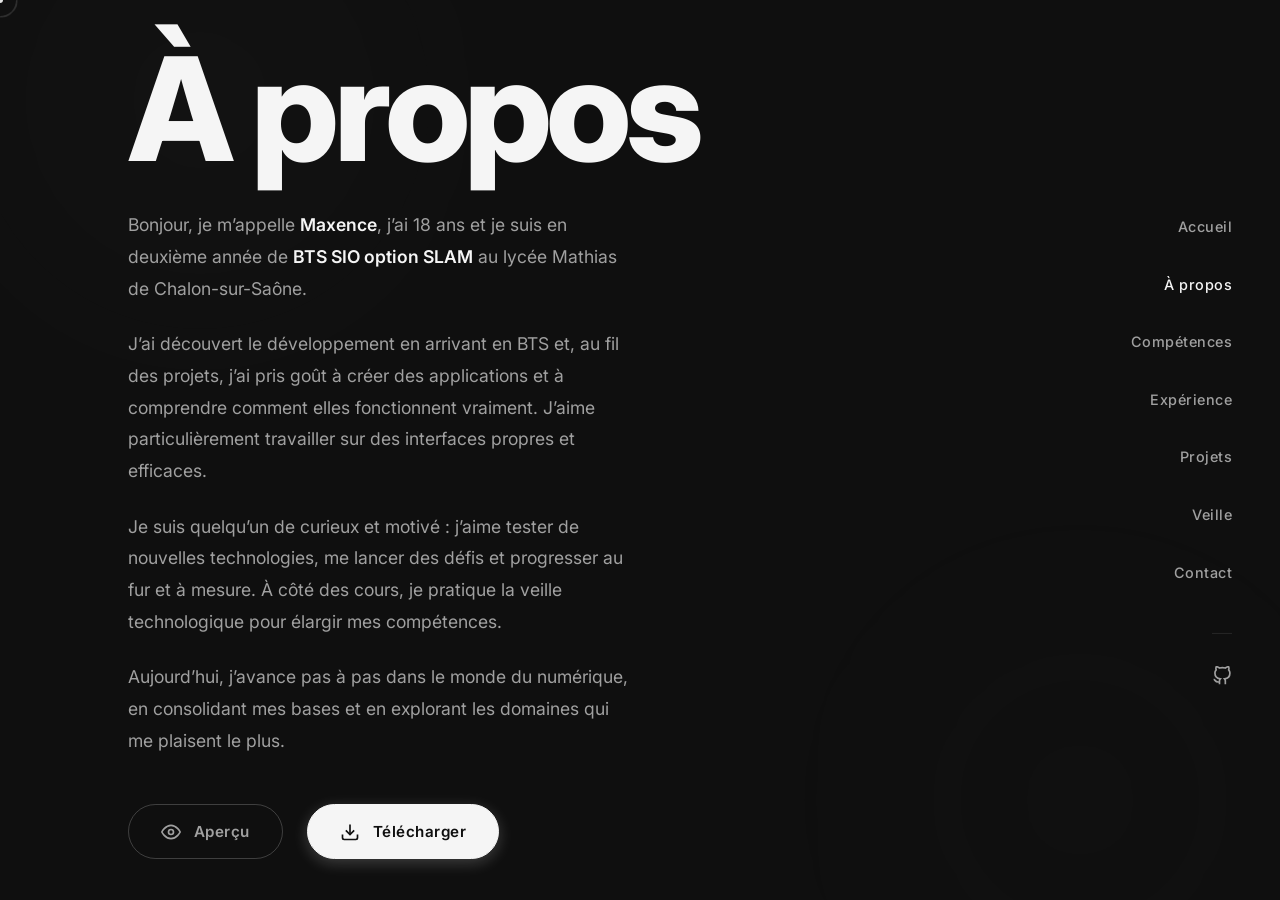
==== apropos.html @ 4eb8b2f7 "Add files via upload" ====
<!DOCTYPE html>
<html lang="fr">
<head>
  <meta charset="utf-8" />
  <meta name="viewport" content="width=device-width, initial-scale=1" />
  <title>À propos — Maxence</title>
  <link rel="stylesheet" href="style.css" />
</head>
<body>

  <nav class="navbar">
    <ul class="nav-links">
      <li><a href="index.html" class="nav-link">Accueil</a></li>
      <li><a href="apropos.html" class="nav-link" style="color: var(--text-primary);">À propos</a></li>
      <li><a href="competences.html" class="nav-link">Compétences</a></li>
      <li><a href="experience.html" class="nav-link">Expérience</a></li>
      <li><a href="projet.html" class="nav-link">Projets</a></li>
      <li><a href="veille.html" class="nav-link">Veille</a></li>
      <li><a href="contact.html" class="nav-link">Contact</a></li>
    </ul>

   <div class="nav-socials">
      <a href="https://github.com/Maxence71m" target="_blank" class="social-link" aria-label="GitHub">
        <svg width="20" height="20" viewBox="0 0 24 24" fill="none" stroke="currentColor" stroke-width="2">
          <path d="M9 19c-5 1.5-5-2.5-7-3m14 6v-3.87a3.37 3.37 0 0 0-.94-2.61c3.14-.35 6.44-1.54 6.44-7A5.44 5.44 0 0 0 20 4.77 5.07 5.07 0 0 0 19.91 1S18.73.65 16 2.48a13.38 13.38 0 0 0-7 0C6.27.65 5.09 1 5.09 1A5.07 5.07 0 0 0 5 4.77a5.44 5.44 0 0 0-1.5 3.78c0 5.42 3.3 6.61 6.44 7A3.37 3.37 0 0 0 9 18.13V22"></path>
        </svg>
      </a>
    </div>
  </nav>

  <main>
    <div class="hero-content about-content">
      <div class="hero-text">
        <h1 class="hero-title">À propos</h1>
        
        <div class="hero-description about-text">
          <p>
            Bonjour, je m’appelle <strong>Maxence</strong>, j’ai 18 ans et je suis en deuxième année de <strong>BTS SIO option SLAM</strong> au lycée Mathias de Chalon-sur-Saône.
          </p>
          
          <p>
            J’ai découvert le développement en arrivant en BTS et, au fil des projets, j’ai pris goût à créer des applications et à comprendre comment elles fonctionnent vraiment. J’aime particulièrement travailler sur des interfaces propres et efficaces.
          </p>
          
          <p>
            Je suis quelqu’un de curieux et motivé : j’aime tester de nouvelles technologies, me lancer des défis et progresser au fur et à mesure. À côté des cours, je pratique la veille technologique pour élargir mes compétences.
          </p>
          
          <p>
            Aujourd’hui, j’avance pas à pas dans le monde du numérique, en consolidant mes bases et en explorant les domaines qui me plaisent le plus.
          </p>
        </div>

       <div class="cv-actions">
            
            <a href="cv.pdf" target="_blank" class="btn btn-secondary">
                <svg width="20" height="20" viewBox="0 0 24 24" fill="none" stroke="currentColor" stroke-width="2">
                    <path d="M1 12s4-8 11-8 11 8 11 8-4 8-11 8-11-8-11-8z"></path>
                    <circle cx="12" cy="12" r="3"></circle>
                </svg>
                Aperçu
            </a>

            <a href="cv.pdf" download="CV_Maxence_BTS_SIO.pdf" class="btn btn-primary">
                <svg width="20" height="20" viewBox="0 0 24 24" fill="none" stroke="currentColor" stroke-width="2">
                    <path d="M21 15v4a2 2 0 0 1-2 2H5a2 2 0 0 1-2-2v-4"></path>
                    <polyline points="7 10 12 15 17 10"></polyline>
                    <line x1="12" y1="15" x2="12" y2="3"></line>
                </svg>
                Télécharger
            </a>

        </div>

      </div>
    </div>

    <div class="background">
      <div class="gradient-blur gradient-1"></div>
      <div class="gradient-blur gradient-2"></div>
    </div>
  </main>

  <div class="cursor-dot"></div>
  <div class="cursor-outline"></div>
  <script src="script.js"></script>
</body>
</html>
---- style.css ----
@import url('https://fonts.googleapis.com/css2?family=Syne:wght@400;500;600;700;800&family=Inter:wght@300;400;500;600&display=swap');

* {
  margin: 0;
  padding: 0;
  box-sizing: border-box;
}

:root {
  --bg: #0f0f0f;
  --text-primary: #f5f5f5;
  --text-secondary: #a0a0a0;
  --accent: #4a4a4a;
  --accent-light: #6a6a6a;
}

html {
  scroll-behavior: smooth;
}

body {
  font-family: 'Inter', -apple-system, BlinkMacSystemFont, sans-serif;
  background: var(--bg);
  color: var(--text-primary);
  overflow-x: hidden;
  line-height: 1.6;
  cursor: none;
}

/* Navbar verticale à droite */
.navbar {
  position: fixed;
  right: 3rem;
  top: 50%;
  transform: translateY(-50%);
  z-index: 1000;
  display: flex;
  flex-direction: column;
  align-items: flex-end;
  gap: 3rem;
}

.nav-links {
  list-style: none;
  display: flex;
  flex-direction: column;
  align-items: flex-end;
  gap: 2rem;
}

.nav-link {
  color: var(--text-secondary);
  text-decoration: none;
  font-size: 0.9rem;
  font-weight: 500;
  letter-spacing: 0.5px;
  position: relative;
  transition: all 0.3s cubic-bezier(0.4, 0, 0.2, 1);
  padding: 0.5rem 0;
}

.nav-link::before {
  content: '';
  position: absolute;
  right: -20px;
  top: 50%;
  transform: translateY(-50%);
  width: 0;
  height: 1px;
  background: var(--text-primary);
  transition: width 0.3s cubic-bezier(0.4, 0, 0.2, 1);
}

.nav-link:hover {
  color: var(--text-primary);
  transform: translateX(-5px);
}

.nav-link:hover::before {
  width: 15px;
}

.nav-socials {
  display: flex;
  flex-direction: column;
  gap: 1.5rem;
  padding-top: 2rem;
  border-top: 1px solid rgba(255, 255, 255, 0.1);
}

.social-link {
  color: var(--text-secondary);
  transition: all 0.3s ease;
  display: flex;
  align-items: center;
  justify-content: center;
}

.social-link:hover {
  color: var(--text-primary);
  transform: translateY(-3px);
}

/* Hero Section */
main {
  min-height: 100vh;
  display: flex;
  align-items: center;
  padding: 0 4rem 0 8rem;
  position: relative;
  overflow: hidden;
}

.hero-content {
  max-width: 800px;
  z-index: 10;
  position: relative;
}

.hero-text {
  animation: fadeInUp 1.2s cubic-bezier(0.16, 1, 0.3, 1) both;
}

@keyframes fadeInUp {
  from {
    opacity: 0;
    transform: translateY(40px);
  }
  to {
    opacity: 1;
    transform: translateY(0);
  }
}

.hero-title {
  font-size: clamp(4rem, 12vw, 9rem);
  font-weight: 800;
  line-height: 0.95;
  margin-bottom: 2rem;
  letter-spacing: -0.04em;
  color: var(--text-primary);
}

.title-word {
  display: inline-block;
  animation: slideIn 1s cubic-bezier(0.16, 1, 0.3, 1) 0.3s both;
}

@keyframes slideIn {
  from {
    opacity: 0;
    transform: translateX(-50px);
  }
  to {
    opacity: 1;
    transform: translateX(0);
  }
}

.hero-description {
  font-size: 1.15rem;
  color: var(--text-secondary);
  line-height: 1.8;
  max-width: 500px;
  font-weight: 400;
  animation: fadeIn 1s ease 0.8s both;
}

@keyframes fadeIn {
  from {
    opacity: 0;
  }
  to {
    opacity: 1;
  }
}

/* Background subtil */
.background {
  position: absolute;
  top: 0;
  left: 0;
  width: 100%;
  height: 100%;
  overflow: hidden;
  z-index: 1;
  opacity: 0.4;
}

.gradient-blur {
  position: absolute;
  border-radius: 50%;
  filter: blur(120px);
  opacity: 0.6;
  animation: float 25s infinite ease-in-out;
}

.gradient-1 {
  width: 600px;
  height: 600px;
  background: radial-gradient(circle, rgba(100, 100, 100, 0.3) 0%, transparent 70%);
  top: -200px;
  left: -100px;
  animation-delay: 0s;
}

.gradient-2 {
  width: 500px;
  height: 500px;
  background: radial-gradient(circle, rgba(80, 80, 80, 0.2) 0%, transparent 70%);
  bottom: -150px;
  right: -50px;
  animation-delay: 12s;
}

@keyframes float {
  0%, 100% {
    transform: translate(0, 0);
  }
  33% {
    transform: translate(60px, -60px);
  }
  66% {
    transform: translate(-60px, 60px);
  }
}

/* Curseur Custom */
.cursor-dot {
  width: 6px;
  height: 6px;
  background: var(--text-primary);
  border-radius: 50%;
  position: fixed;
  top: 0;
  left: 0;
  pointer-events: none;
  z-index: 10000;
  transform: translate(-50%, -50%);
  transition: transform 0.2s cubic-bezier(0.4, 0, 0.2, 1);
  mix-blend-mode: difference;
}

.cursor-outline {
  width: 35px;
  height: 35px;
  border: 1px solid var(--text-primary);
  border-radius: 50%;
  position: fixed;
  top: 0;
  left: 0;
  pointer-events: none;
  z-index: 10000;
  transform: translate(-50%, -50%);
  transition: transform 0.15s cubic-bezier(0.4, 0, 0.2, 1);
  opacity: 0.3;
  mix-blend-mode: difference;
}

/* Responsive */
@media (max-width: 1024px) {
  .navbar {
    right: 2rem;
  }

  main {
    padding: 0 3rem 0 4rem;
  }
}

@media (max-width: 768px) {
  .navbar {
    position: fixed;
    top: auto;
    bottom: 0;
    right: 0;
    left: 0;
    transform: none;
    flex-direction: row;
    justify-content: center;
    align-items: center;
    background: rgba(15, 15, 15, 0.95);
    backdrop-filter: blur(10px);
    padding: 1.5rem;
    border-top: 1px solid rgba(255, 255, 255, 0.1);
  }

  .nav-links {
    flex-direction: row;
    gap: 2rem;
  }

  .nav-link::before {
    display: none;
  }

  .nav-link:hover {
    transform: translateY(-3px);
  }

  .nav-socials {
    display: none;
  }

  main {
    padding: 0 2rem;
    align-items: center;
    justify-content: center;
    text-align: center;
  }

  .hero-content {
    max-width: 100%;
  }

  .hero-title {
    font-size: 3.5rem;
  }

  .hero-description {
    max-width: 100%;
    margin: 0 auto;
  }

  .cursor-dot,
  .cursor-outline {
    display: none;
  }

  body {
    cursor: auto !important;
  }

  a, button {
    cursor: pointer !important;
  }
}

/* --- Animations Hero améliorées --- */

/* Animation du nom Maxence */
.hero-title {
  position: relative;
  display: inline-block;
  animation: fadeSlideIn 1s cubic-bezier(0.16, 1, 0.3, 1) forwards;
}

/* Animation flottante pour la description */
.hero-description {
  opacity: 0;
  animation: floatIn 1.2s ease forwards 0.6s; /* délai pour apparaître après le titre */
}

/* Keyframes */
@keyframes fadeSlideIn {
  0% {
    opacity: 0;
    transform: translateY(-30px) scale(0.9);
  }
  60% {
    opacity: 1;
    transform: translateY(10px) scale(1.05);
  }
  100% {
    transform: translateY(0) scale(1);
  }
}

@keyframes floatIn {
  0% {
    opacity: 0;
    transform: translateY(20px);
  }
  100% {
    opacity: 1;
    transform: translateY(0);
  }
}

/* Animation légère en boucle pour donner un peu de vie */
.hero-content {
  animation: subtleFloat 6s ease-in-out infinite;
}

@keyframes subtleFloat {
  0%, 100% { transform: translateY(0); }
  50% { transform: translateY(5px); }
}

/* --- Ajout pour la page À propos --- */

/* Augmente un peu la largeur du texte pour la page à propos */
.about-content {
  max-width: 900px; 
}

/* Espacement entre les paragraphes */
.about-text p {
  margin-bottom: 1.5rem;
  font-size: 1.1rem;
  color: var(--text-secondary);
}

/* Met en valeur les mots importants en gras */
.about-text strong {
  color: var(--text-primary);
  font-weight: 600;
}


/* --- BOUTONS CV (Version Premium) --- */

.cv-actions {
  margin-top: 3rem;
  display: flex;
  gap: 1.5rem;
  flex-wrap: wrap; /* Pour le mobile */
}

/* Style de base pour tous les boutons */
.btn {
  display: inline-flex;
  align-items: center;
  justify-content: center;
  gap: 0.8rem;
  padding: 0.9rem 2rem; /* Plus grand = plus clicable */
  border-radius: 50px;
  text-decoration: none;
  font-weight: 600;
  font-size: 0.95rem;
  transition: all 0.3s cubic-bezier(0.25, 0.46, 0.45, 0.94);
  letter-spacing: 0.5px;
}

.btn svg {
  transition: transform 0.3s ease;
}

/* BOUTON PRINCIPAL (Télécharger) : Blanc sur Noir */
.btn-primary {
  background: var(--text-primary); /* Fond blanc */
  color: var(--bg); /* Texte noir */
  border: 1px solid var(--text-primary);
  box-shadow: 0 4px 15px rgba(255, 255, 255, 0.2); /* Lueur blanche */
}

.btn-primary:hover {
  transform: translateY(-4px);
  box-shadow: 0 8px 25px rgba(255, 255, 255, 0.4); /* Grosse lueur au survol */
}

/* BOUTON SECONDAIRE (Aperçu) : Transparent */
.btn-secondary {
  background: transparent;
  color: var(--text-secondary);
  border: 1px solid rgba(255, 255, 255, 0.2);
}

.btn-secondary:hover {
  border-color: var(--text-primary);
  color: var(--text-primary);
  background: rgba(255, 255, 255, 0.05);
  transform: translateY(-2px);
}

/* Animation de l'icône au survol */
.btn:hover svg {
  transform: scale(1.1);
}

/* Mobile : Boutons pleine largeur */
@media (max-width: 768px) {
  .cv-actions {
    flex-direction: column;
    gap: 1rem;
    width: 100%;
  }
  
  .btn {
    width: 100%;
  }
}



























/* ------------------------------------------------------------------------------ */
/* --- PAGE COMPÉTENCES (Version PRO - Tout Gris) --- */

.skills-container {
  width: 100%;
  max-width: 900px;
  padding-top: 4rem;
}

.section-title {
  font-family: 'Syne', sans-serif;
  font-size: 1.5rem;
  font-weight: 600;
  margin-bottom: 1.5rem;
  color: var(--text-primary);
  display: flex;
  align-items: center;
  gap: 1rem;
}

.section-title::after {
  content: '';
  height: 1px;
  flex: 1;
  background: rgba(255, 255, 255, 0.1);
}

/* La Grille */
.skills-grid {
  display: grid;
  grid-template-columns: repeat(auto-fill, minmax(140px, 1fr));
  gap: 1.5rem;
}

/* Les Cartes */
.skill-card {
  background: rgba(255, 255, 255, 0.03);
  border: 1px solid rgba(255, 255, 255, 0.05);
  border-radius: 12px;
  padding: 1.5rem;
  display: flex;
  flex-direction: column;
  align-items: center;
  justify-content: center;
  gap: 1rem;
  transition: all 0.3s cubic-bezier(0.4, 0, 0.2, 1);
  cursor: default;
}

/* GESTION UNIFIÉE DES ICÔNES ET SVG */
/* Tout le monde en gris par défaut */
.skill-card i,
.skill-card svg {
  font-size: 3rem; /* Taille pour les icônes texte */
  color: var(--text-secondary); 
  fill: var(--text-secondary); /* Important pour les SVG */
  transition: all 0.3s ease;
}

.skill-card span {
  font-size: 0.9rem;
  font-weight: 500;
  color: var(--text-secondary);
  transition: color 0.3s ease;
}

/* Effet Hover sur la carte */
.skill-card:hover {
  transform: translateY(-5px);
  background: rgba(255, 255, 255, 0.06);
  border-color: rgba(255, 255, 255, 0.2);
}

/* Au survol, TOUT passe en blanc brillant */
.skill-card:hover i,
.skill-card:hover svg {
  color: var(--text-primary);
  fill: var(--text-primary);
  transform: scale(1.1);
}

.skill-card:hover span {
  color: var(--text-primary);
}

/* Mobile */
@media (max-width: 768px) {
  .skills-grid {
    grid-template-columns: repeat(2, 1fr);
  }
  .skills-container {
    padding-top: 2rem;
    padding-bottom: 6rem;
  }
}

/* --- PAGE EXPÉRIENCE (Timeline) --- */

.timeline-container {
  max-width: 800px;
  width: 100%;
  padding-top: 4rem;
  padding-bottom: 4rem;
}

.timeline {
  position: relative;
  margin-top: 3rem;
  padding-left: 2rem;
  border-left: 2px solid rgba(255, 255, 255, 0.1);
}

.timeline-item {
  position: relative;
  margin-bottom: 3rem;
  padding-left: 2rem;
}

/* Le point lumineux sur la ligne */
.timeline-item::before {
  content: '';
  position: absolute;
  left: -2.6rem; /* Ajustement pour centrer sur la ligne */
  top: 0;
  width: 16px;
  height: 16px;
  background: var(--bg);
  border: 2px solid var(--text-secondary);
  border-radius: 50%;
  transition: all 0.3s ease;
  z-index: 1;
}

/* Quand on survole une expérience, le point s'allume */
.timeline-item:hover::before {
  background: var(--text-primary);
  border-color: var(--text-primary);
  box-shadow: 0 0 15px rgba(255, 255, 255, 0.3);
}

.timeline-date {
  font-size: 0.9rem;
  color: var(--text-secondary);
  margin-bottom: 0.5rem;
  display: block;
  font-family: 'Syne', sans-serif;
}

.timeline-content {
  background: rgba(255, 255, 255, 0.03);
  border: 1px solid rgba(255, 255, 255, 0.05);
  border-radius: 12px;
  padding: 1.5rem;
  transition: all 0.3s cubic-bezier(0.4, 0, 0.2, 1);
}

.timeline-item:hover .timeline-content {
  background: rgba(255, 255, 255, 0.06);
  border-color: rgba(255, 255, 255, 0.2);
  transform: translateX(10px); /* Petite animation vers la droite */
}

.timeline-content h3 {
  font-size: 1.2rem;
  color: var(--text-primary);
  margin-bottom: 0.3rem;
}

.timeline-content .company {
  font-size: 1rem;
  color: #fff; /* Un peu plus blanc pour ressortir */
  font-weight: 500;
  display: block;
  margin-bottom: 1rem;
}

.timeline-content p {
  color: var(--text-secondary);
  font-size: 0.95rem;
  line-height: 1.6;
}

/* Les petits badges (tags) pour les technos */
.tags {
  display: flex;
  gap: 0.5rem;
  margin-top: 1rem;
  flex-wrap: wrap;
}

.tag {
  font-size: 0.75rem;
  padding: 4px 10px;
  border-radius: 20px;
  background: rgba(255, 255, 255, 0.1);
  color: var(--text-secondary);
  border: 1px solid rgba(255, 255, 255, 0.05);
}

/* Mobile */
@media (max-width: 768px) {
  .timeline {
    padding-left: 1rem;
  }
  .timeline-item {
    padding-left: 1rem;
  }
  .timeline-item::before {
    left: -1.6rem;
  }
}

/* --------------------------------------------------------------------- */
/* --- PAGE VEILLE --- */
/* =========================================
   PAGE VEILLE - DESIGN FINAL (PREMIUM)
   ========================================= */

/* --- 1. LES 3 BLOCS D'INTRO --- */
.veille-intro-container {
    display: grid;
    grid-template-columns: repeat(auto-fit, minmax(300px, 1fr));
    gap: 25px;
    margin-bottom: 60px;
}

.intro-box {
    /* Fond en dégradé subtil pour l'effet 3D */
    background: linear-gradient(145deg, rgba(255, 255, 255, 0.05) 0%, rgba(255, 255, 255, 0.01) 100%);
    border: 1px solid rgba(255, 255, 255, 0.08);
    backdrop-filter: blur(10px); /* Flou arrière-plan */
    padding: 25px;
    border-radius: 16px;
    box-shadow: 0 4px 15px rgba(0, 0, 0, 0.2);
    transition: transform 0.3s ease, border-color 0.3s ease, box-shadow 0.3s ease;
    display: flex;
    flex-direction: column;
}

.intro-box:hover {
    transform: translateY(-5px);
    border-color: rgba(255, 255, 255, 0.2);
    box-shadow: 0 8px 25px rgba(0, 0, 0, 0.3);
}

/* La case Highlight (Milieu) */
.intro-box.highlight {
    background: linear-gradient(145deg, rgba(255, 255, 255, 0.1) 0%, rgba(255, 255, 255, 0.03) 100%);
    border-left: 4px solid #fff; 
}

.intro-box h3 { margin-top: 0; margin-bottom: 15px; color: #fff; font-size: 1.3rem; }
.intro-box p { font-size: 0.95rem; color: #b0b8c4; line-height: 1.6; margin: 0; }


/* --- 2. LES ARTICLES (ACTUALITÉS) --- */

.section-title {
    font-size: 1.8rem;
    margin-bottom: 30px;
    border-bottom: 1px solid rgba(255,255,255,0.1);
    padding-bottom: 10px;
    display: inline-block;
}

/* Grille pour les articles */
.articles-grid {
    display: flex;
    flex-direction: column;
    gap: 30px;
    max-width: 900px; /* Largeur max pour la lecture */
}

/* Carte Article */
.article-card {
    background: rgba(20, 20, 20, 0.6);
    border: 1px solid rgba(255, 255, 255, 0.1);
    padding: 25px;
    border-radius: 16px;
    transition: transform 0.3s;
}

.article-card:hover {
    transform: translateY(-5px);
    background: rgba(40, 40, 40, 0.8);
}

/* Bordure rouge pour Danger */
.article-card.danger { border-color: rgba(220, 38, 38, 0.5); }

/* En-tête date/tag */
.card-meta {
    display: flex;
    justify-content: space-between;
    margin-bottom: 10px;
    font-size: 0.85rem;
    color: #888;
}

.tag { background: #333; padding: 2px 8px; border-radius: 4px; color: #fff; }

.article-card h3 { margin: 5px 0; color: #e2e8f0; font-size: 1.4rem; }
.source { font-style: italic; color: #666; font-size: 0.85rem; margin-bottom: 15px; }

/* Zone Analyse */
.avis {
    background: rgba(255, 255, 255, 0.05);
    padding: 15px;
    border-radius: 6px;
    font-size: 0.95rem;
    color: #ccc;
    margin: 20px 0;
    border-left: 2px solid #fff;
}

/* Bouton Lire */
.btn-read {
    display: inline-block;
    text-decoration: none;
    color: white;
    background: rgba(255,255,255,0.1);
    padding: 10px 20px;
    border-radius: 30px;
    font-size: 0.9rem;
    transition: background 0.3s, color 0.3s;
    font-weight: bold;
}

.btn-read:hover { background: #fff; color: #000; }

/* --------------------------------------------------------------------- */
/* --- PAGE CONTACT --- */

/* Conteneur global */
.contact-container {
  margin-top: 4rem;
  display: grid;
  grid-template-columns: 1fr 1.2fr;
  gap: 3rem;
  align-items: stretch;
}

/* Cartes */
.contact-card {
  background: rgba(255, 255, 255, 0.03);
  border: 1px solid rgba(255, 255, 255, 0.06);
  border-radius: 18px;
  padding: 2.5rem;
  transition: all 0.35s cubic-bezier(0.4, 0, 0.2, 1);
}

/* Hover léger (cohérent avec compétences / expérience) */
.contact-card:hover {
  background: rgba(255, 255, 255, 0.06);
  border-color: rgba(255, 255, 255, 0.15);
  transform: translateY(-6px);
}

/* Carte infos */
.info-card h2 {
  font-family: 'Syne', sans-serif;
  font-size: 1.4rem;
  margin-bottom: 1rem;
}

.info-card p {
  color: var(--text-secondary);
  margin-bottom: 2rem;
}

.info-item {
  display: flex;
  align-items: center;
  gap: 1rem;
  margin-bottom: 1.2rem;
  font-size: 0.95rem;
  color: var(--text-secondary);
}

.info-item .icon {
  font-size: 1.2rem;
}

.link-text {
  color: var(--text-primary);
  text-decoration: none;
  position: relative;
}

.link-text::after {
  content: '';
  position: absolute;
  left: 0;
  bottom: -2px;
  width: 0;
  height: 1px;
  background: var(--text-primary);
  transition: width 0.3s ease;
}

.link-text:hover::after {
  width: 100%;
}

/* ---------------- FORMULAIRE ---------------- */

.form-group {
  margin-bottom: 1.8rem;
  display: flex;
  flex-direction: column;
}

.form-group label {
  font-size: 0.85rem;
  color: var(--text-secondary);
  margin-bottom: 0.4rem;
}

.form-group input,
.form-group textarea {
  background: transparent;
  border: none;
  border-bottom: 1px solid rgba(255, 255, 255, 0.2);
  padding: 0.6rem 0;
  color: var(--text-primary);
  font-size: 0.95rem;
  font-family: inherit;
  transition: border-color 0.3s ease;
}

/* Focus propre */
.form-group input:focus,
.form-group textarea:focus {
  outline: none;
  border-bottom-color: var(--text-primary);
}

/* Placeholder discret */
.form-group input::placeholder,
.form-group textarea::placeholder {
  color: rgba(255, 255, 255, 0.35);
}

/* Bouton */
.btn-submit {
  margin-top: 1rem;
  align-self: flex-start;
  padding: 0.8rem 2.2rem;
  border-radius: 50px;
  border: 1px solid var(--text-primary);
  background: var(--text-primary);
  color: var(--bg);
  font-weight: 600;
  font-size: 0.9rem;
  cursor: pointer;
  transition: all 0.3s ease;
}

/* Hover bouton */
.btn-submit:hover {
  transform: translateY(-3px);
  box-shadow: 0 8px 25px rgba(255, 255, 255, 0.35);
}

/* ---------------- RESPONSIVE ---------------- */

@media (max-width: 900px) {
  .contact-container {
    grid-template-columns: 1fr;
    gap: 2rem;
  }

  .btn-submit {
    width: 100%;
    text-align: center;
  }
}

/* =========================================
   PAGE PROJETS - GRILLE ET CARTES
   ========================================= */

.projects-grid {
    display: grid;
    grid-template-columns: repeat(auto-fit, minmax(320px, 1fr));
    gap: 30px;
    margin-top: 50px;
}

/* Design de la carte projet */
.project-card {
    background: linear-gradient(145deg, rgba(255, 255, 255, 0.05) 0%, rgba(255, 255, 255, 0.01) 100%);
    border: 1px solid rgba(255, 255, 255, 0.08);
    backdrop-filter: blur(10px);
    padding: 30px;
    border-radius: 16px;
    box-shadow: 0 4px 15px rgba(0, 0, 0, 0.2);
    display: flex;
    flex-direction: column;
    justify-content: space-between; /* Pousse le bouton en bas */
    transition: transform 0.3s ease, border-color 0.3s ease;
}

.project-card:hover {
    transform: translateY(-5px);
    border-color: rgba(255, 255, 255, 0.2);
    background: linear-gradient(145deg, rgba(255, 255, 255, 0.08) 0%, rgba(255, 255, 255, 0.02) 100%);
}

.project-tags {
    display: flex;
    gap: 10px;
    margin-bottom: 15px;
    flex-wrap: wrap;
}

/* Réutilisation du style tag */
.project-card .tag {
    background: rgba(255, 255, 255, 0.1);
    padding: 4px 12px;
    border-radius: 20px;
    color: #fff;
    font-size: 0.8rem;
    font-weight: 500;
}

.project-card h3 {
    margin: 0 0 15px 0;
    color: #fff;
    font-size: 1.4rem;
}

.project-desc {
    color: #b0b8c4;
    font-size: 0.95rem;
    line-height: 1.6;
    margin-bottom: 25px;
}

/* Bouton pour aller voir le projet */
.btn-project {
    display: inline-block;
    text-decoration: none;
    color: #000;
    background: #fff;
    padding: 10px 20px;
    border-radius: 8px;
    font-size: 0.9rem;
    font-weight: bold;
    text-align: center;
    transition: background 0.3s, transform 0.2s;
    width: fit-content;
}

.btn-project:hover {
    background: #ddd;
    transform: translateX(5px); /* Petite animation vers la droite */
}

/* --- Carte "Vide" pour les projets à venir --- */
.empty-card {
    border: 1px dashed rgba(255, 255, 255, 0.2);
    background: transparent;
}

.empty-card:hover {
    transform: none;
    border-color: rgba(255, 255, 255, 0.4);
}

.btn-project.disabled {
    background: rgba(255, 255, 255, 0.1);
    color: #666;
    cursor: not-allowed;
}
.btn-project.disabled:hover {
    transform: none;
    background: rgba(255, 255, 255, 0.1);
}
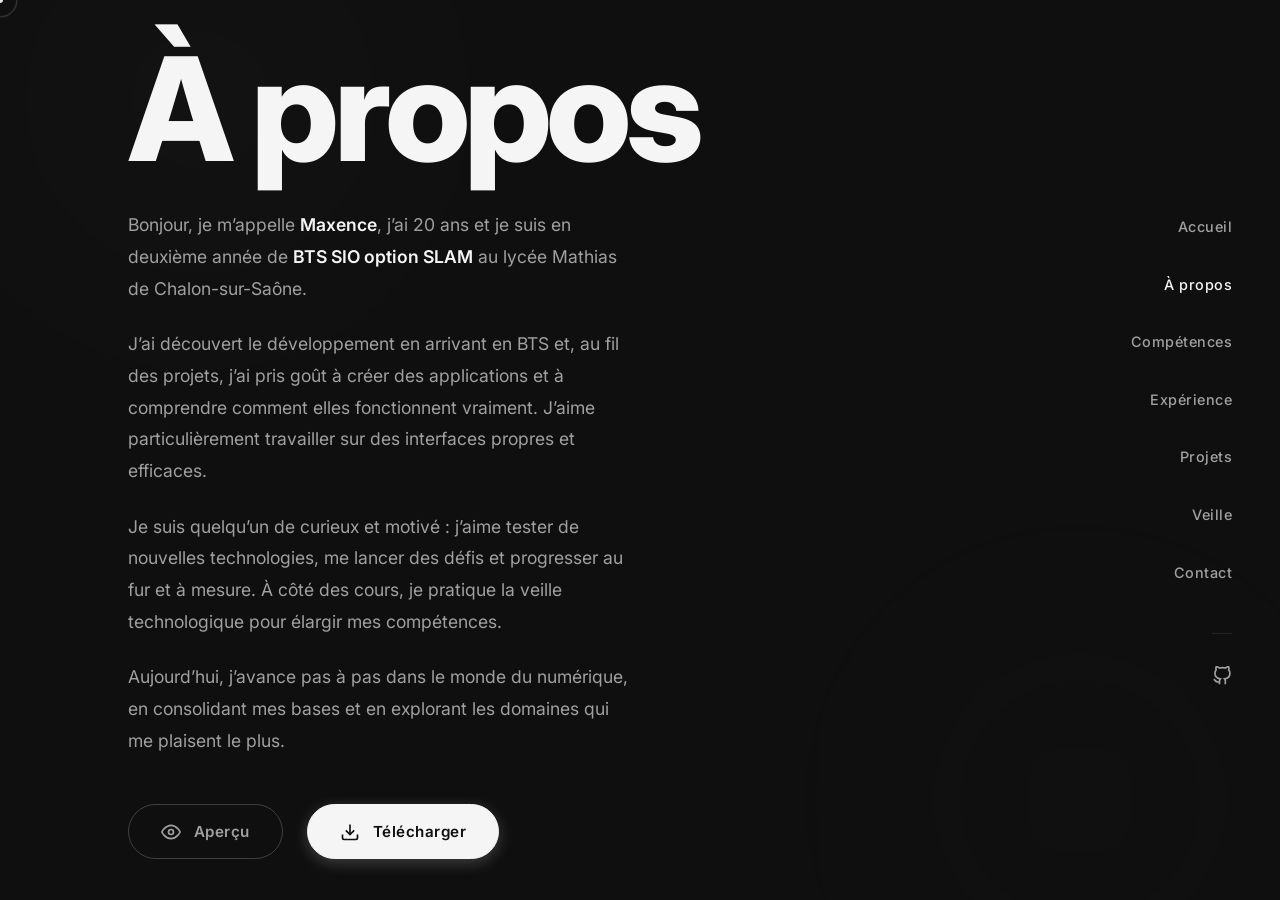
==== commit f53d44b5: "Mise à jour du design et des projets" ====
--- a/apropos.html
+++ b/apropos.html
@@ -35,7 +35,7 @@
         
         <div class="hero-description about-text">
           <p>
-            Bonjour, je m’appelle <strong>Maxence</strong>, j’ai 18 ans et je suis en deuxième année de <strong>BTS SIO option SLAM</strong> au lycée Mathias de Chalon-sur-Saône.
+            Bonjour, je m’appelle <strong>Maxence</strong>, j’ai 20 ans et je suis en deuxième année de <strong>BTS SIO option SLAM</strong> au lycée Mathias de Chalon-sur-Saône.
           </p>
           
           <p>
--- a/style.css
+++ b/style.css
@@ -1087,5 +1087,25 @@
     background: rgba(255, 255, 255, 0.1);
 }
 
-
-
+/* --- CORRECTION DES CLICS BLOQUÉS --- */
+
+/* 1. On empêche le curseur et le fond de bloquer les clics */
+.cursor-dot, 
+.cursor-outline,
+.background {
+    pointer-events: none !important;
+}
+
+/* 2. On remonte UNIQUEMENT le contenu, sans toucher au design de la navbar */
+.hero-content {
+    position: relative;
+    z-index: 10;
+}
+
+/* 3. On s'assure que les cartes et boutons sont bien cliquables */
+.project-card, 
+.btn-project {
+    position: relative;
+    z-index: 20;
+}
+
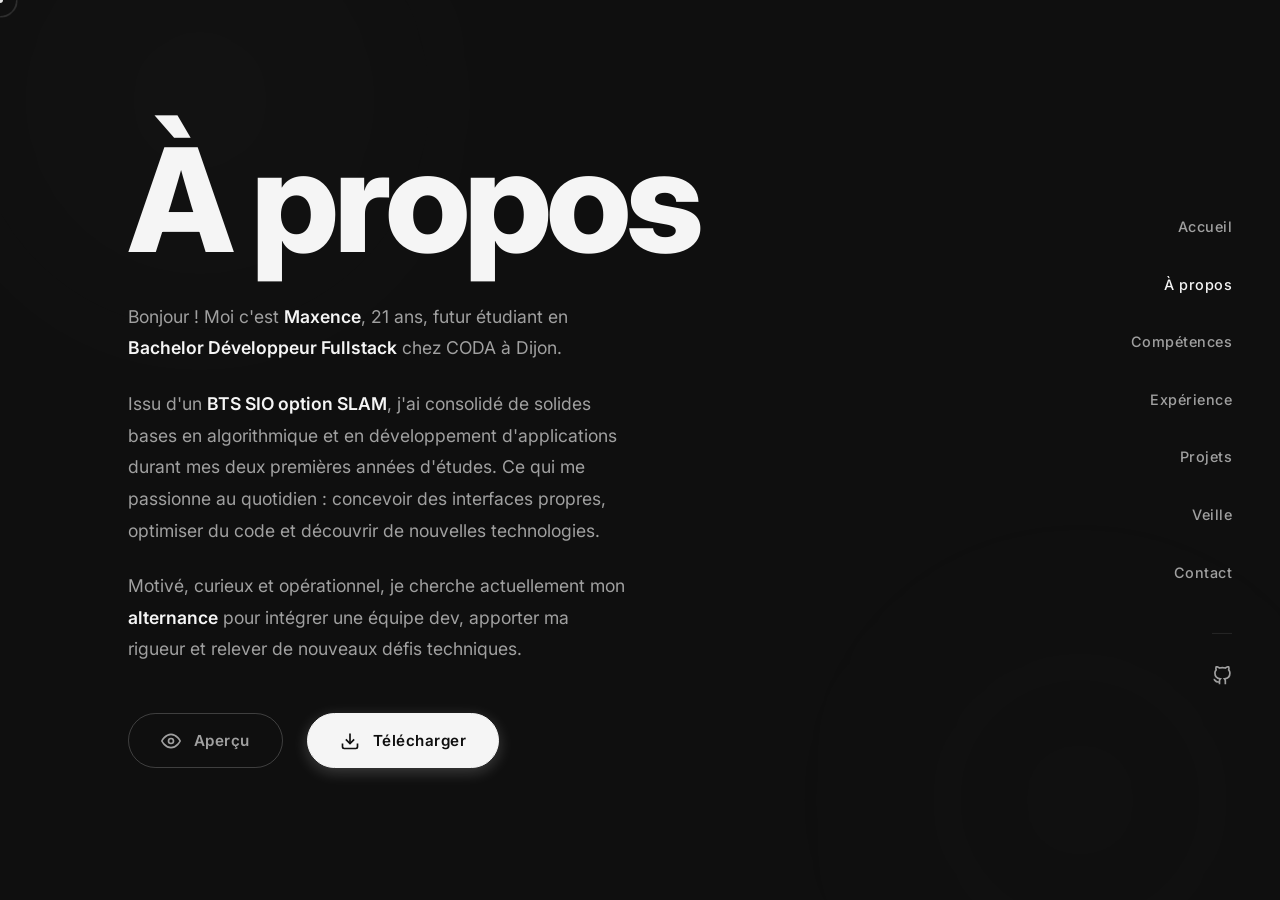
==== commit 94e5088d: "changement" ====
--- a/apropos.html
+++ b/apropos.html
@@ -33,21 +33,17 @@
       <div class="hero-text">
         <h1 class="hero-title">À propos</h1>
         
-        <div class="hero-description about-text">
+     <div class="hero-description about-text">
           <p>
-            Bonjour, je m’appelle <strong>Maxence</strong>, j’ai 20 ans et je suis en deuxième année de <strong>BTS SIO option SLAM</strong> au lycée Mathias de Chalon-sur-Saône.
+            Bonjour ! Moi c'est <strong>Maxence</strong>, 21 ans, futur étudiant en <strong>Bachelor Développeur Fullstack</strong> chez CODA à Dijon.
           </p>
           
           <p>
-            J’ai découvert le développement en arrivant en BTS et, au fil des projets, j’ai pris goût à créer des applications et à comprendre comment elles fonctionnent vraiment. J’aime particulièrement travailler sur des interfaces propres et efficaces.
+            Issu d'un <strong>BTS SIO option SLAM</strong>, j'ai consolidé de solides bases en algorithmique et en développement d'applications durant mes deux premières années d'études. Ce qui me passionne au quotidien : concevoir des interfaces propres, optimiser du code et découvrir de nouvelles technologies.
           </p>
           
           <p>
-            Je suis quelqu’un de curieux et motivé : j’aime tester de nouvelles technologies, me lancer des défis et progresser au fur et à mesure. À côté des cours, je pratique la veille technologique pour élargir mes compétences.
-          </p>
-          
-          <p>
-            Aujourd’hui, j’avance pas à pas dans le monde du numérique, en consolidant mes bases et en explorant les domaines qui me plaisent le plus.
+            Motivé, curieux et opérationnel, je cherche actuellement mon <strong>alternance</strong> pour intégrer une équipe dev, apporter ma rigueur et relever de nouveaux défis techniques.
           </p>
         </div>
 
--- a/style.css
+++ b/style.css
@@ -837,6 +837,29 @@
 
 .btn-read:hover { background: #fff; color: #000; }
 
+.article-card.danger { 
+    border-color: rgba(220, 38, 38, 0.3);
+    box-shadow: inset 0 0 15px rgba(220, 38, 38, 0.05); /* Lueur rouge très discrète à l'intérieur */
+}
+/* Ajoute une classe .projection dans ton HTML sur le div correspondant */
+.projection {
+    color: #44ff88; /* Un vert émeraude discret */
+    font-weight: 500;
+    margin-top: 10px;
+    padding-left: 10px;
+    border-left: 1px dashed rgba(68, 255, 136, 0.3);
+}
+
+.tag {
+    background: rgba(255, 255, 255, 0.05);
+    border: 1px solid rgba(255, 255, 255, 0.1);
+    padding: 4px 12px; /* Un peu plus d'air */
+    border-radius: 20px; /* Plus arrondi pour le côté moderne */
+    font-size: 0.75rem;
+    text-transform: uppercase;
+    letter-spacing: 0.5px;
+}
+
 /* --------------------------------------------------------------------- */
 /* --- PAGE CONTACT --- */
 
@@ -1109,3 +1132,32 @@
     z-index: 20;
 }
 
+/* --- CORRECTION NAVBAR SUR MOBILE --- */
+@media (max-width: 768px) {
+    .navbar {
+        padding: 10px 15px;
+        flex-direction: column; /* Place le menu et l'icône GitHub l'un sous l'autre */
+        align-items: center;
+        gap: 10px;
+    }
+    
+    .nav-links {
+        display: flex;
+        justify-content: flex-start;
+        width: 100%;
+        overflow-x: auto; /* Active le défilement horizontal avec le doigt */
+        -webkit-overflow-scrolling: touch; /* Défilement ultra fluide sur iPhone */
+        scrollbar-width: none; /* Cache la barre de scroll (Firefox) */
+        gap: 15px;
+        padding-bottom: 5px;
+    }
+
+    /* Cache la vilaine barre de scroll sur Chrome/Safari/Edge */
+    .nav-links::-webkit-scrollbar {
+        display: none;
+    }
+
+    .nav-links li {
+        flex-shrink: 0; /* Empêche le texte des liens de s'écraser sur plusieurs lignes */
+    }
+}
